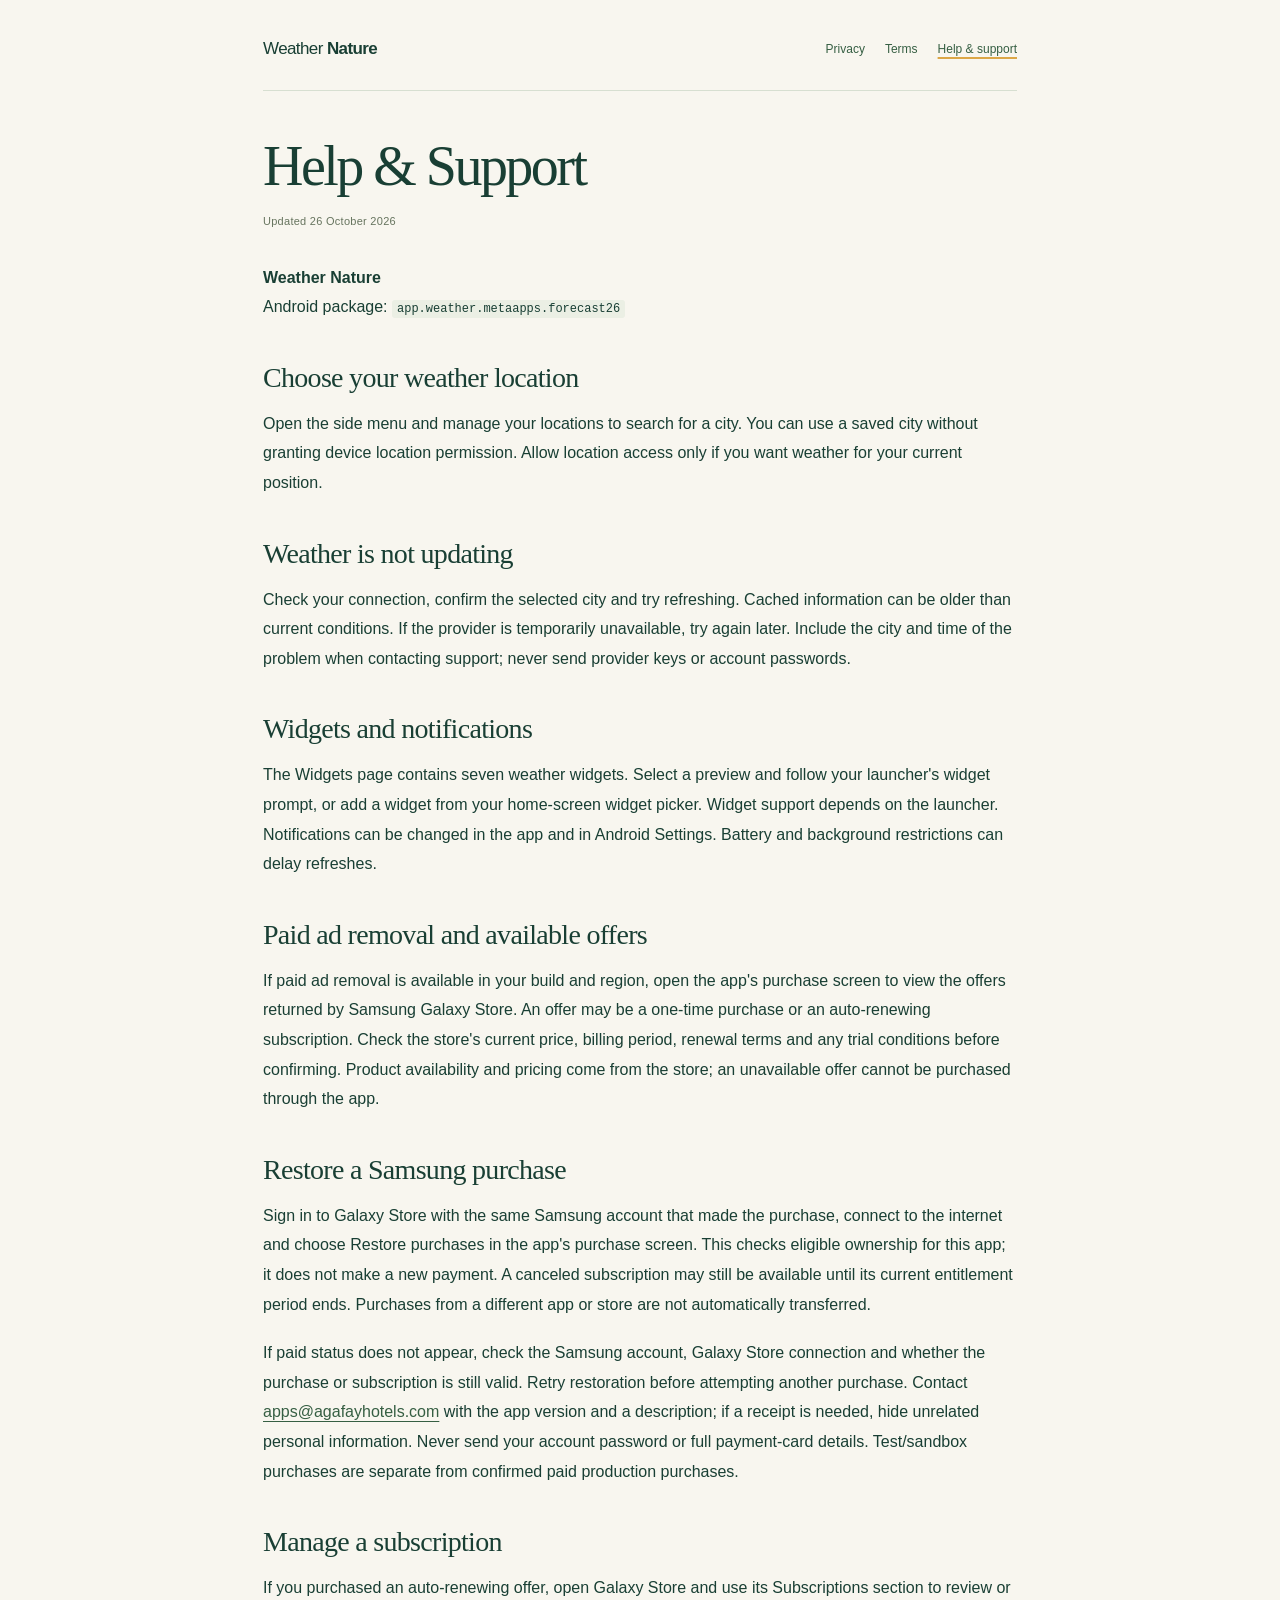
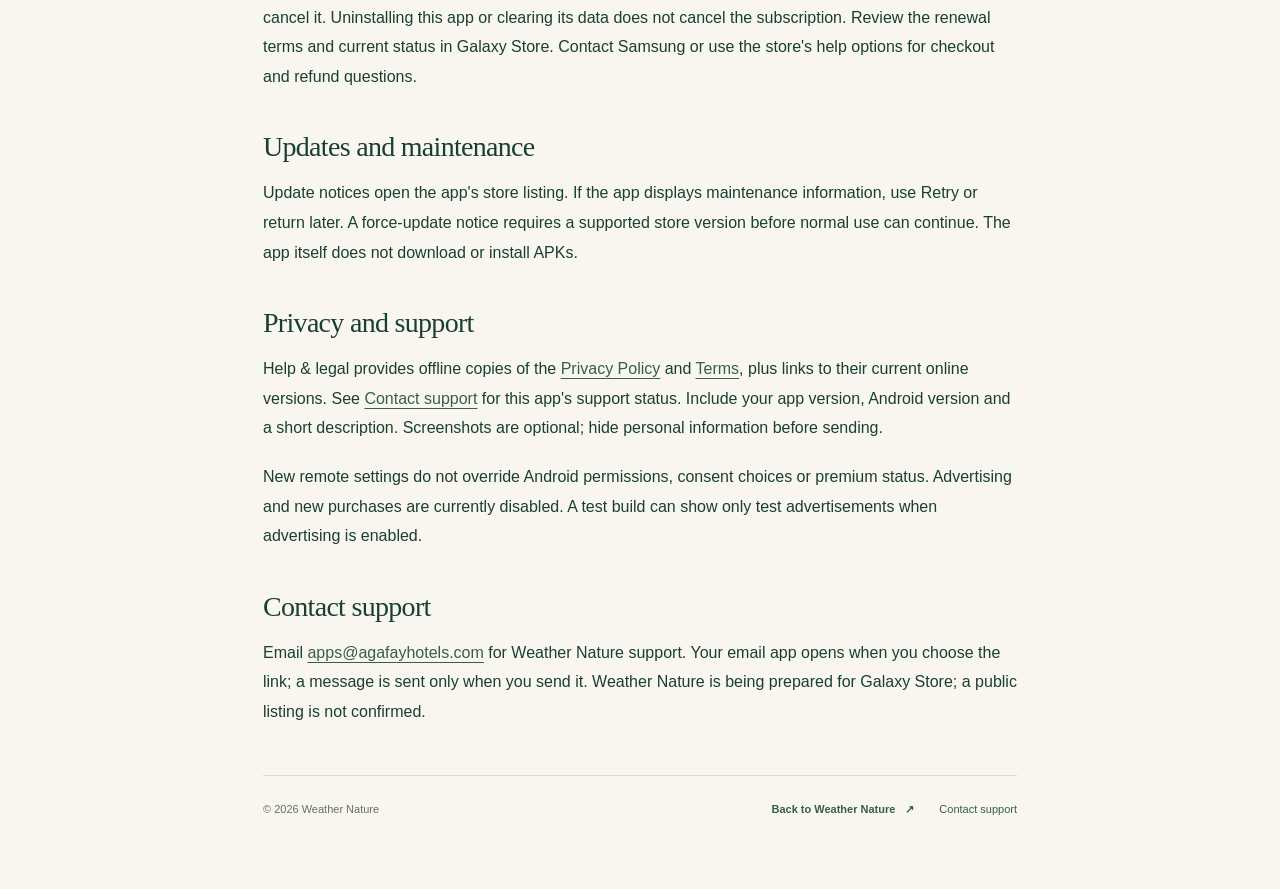
==== help.html @ 56c67917 "Prepare isolated Weather Nature configuration and public pages" ====
<!doctype html>
<html lang="en"><head><meta charset="utf-8"><meta name="viewport" content="width=device-width,initial-scale=1"><title>Help &amp; Support — Weather Nature</title><style>*{box-sizing:border-box}html{scroll-behavior:smooth}body{margin:0;background:#f8f6ef;color:#193f34;font:16px/1.85 Arial,Helvetica,sans-serif;-webkit-font-smoothing:antialiased}main{max-width:810px;margin:auto;padding:34px 28px 70px;overflow-wrap:break-word}h1{font:400 56px/1.12 Georgia,'Times New Roman',serif;letter-spacing:-.045em;margin:44px 0 14px}h2{font:400 28px/1.25 Georgia,'Times New Roman',serif;letter-spacing:-.025em;margin:38px 0 14px}p{margin:0 0 19px}a{color:#365f43;text-underline-offset:4px}a:hover{color:#875b15}a:focus-visible{outline:3px solid #bd7415;outline-offset:5px}nav{display:flex;align-items:center;flex-wrap:wrap;gap:10px 20px;border-bottom:1px solid #d7dfd1;padding-bottom:25px;font-size:12px;line-height:1.8}nav>a{text-decoration:none}nav>a[aria-current=page]{text-decoration:underline;text-decoration-color:#dca747;text-decoration-thickness:2px}.home-link{font-size:17px;font-weight:700;letter-spacing:-.035em;margin-right:auto;color:#193f34!important}.home-link span{font-weight:400}small{display:block;color:#66745e;font-size:11px;letter-spacing:.025em;margin:0 0 31px}li{margin-bottom:10px}ul,ol{padding-left:22px}strong{font-weight:700}code{font:12px/1.8 ui-monospace,SFMono-Regular,Consolas,monospace;overflow-wrap:anywhere;word-break:break-word;background:#ebefe4;padding:2px 5px;border-radius:3px}footer{border-top:1px solid #d7dfd1;margin-top:48px;padding-top:23px;font-size:11px;color:#65725e;display:flex;gap:12px 25px;flex-wrap:wrap;align-items:center}footer a{text-decoration:none}footer>span{margin-right:auto}.back-home{display:inline-flex;align-items:center;gap:10px;font-weight:700}.skip-link{position:absolute;top:10px;left:10px;transform:translateY(-160%);background:#fffdf8;padding:8px 14px}.skip-link:focus{transform:translateY(0)}@media(max-width:600px){body{font-size:15px;line-height:1.8}main{padding:24px 20px 45px}h1{font-size:44px;margin-top:35px}h2{font-size:25px;margin-top:31px}nav{gap:10px 18px;padding-bottom:20px}.home-link{flex-basis:100%;margin-bottom:5px;font-size:18px}small{font-size:10px;margin-bottom:26px}code{font-size:11px}footer{font-size:10px;margin-top:35px}footer>span{flex-basis:100%}}@media(prefers-reduced-motion:reduce){html{scroll-behavior:auto}}</style></head><body><a class="skip-link" href="#document">Skip to content</a><main id="document"><nav aria-label="Page navigation"><a class="home-link" href="index.html"><span>Weather</span> Nature</a><a href="privacy.html">Privacy</a><a href="terms.html">Terms</a><a href="help.html" aria-current="page">Help & support</a></nav><h1>Help & Support</h1><small>Updated 26 October 2026</small><p><strong>Weather Nature</strong><br>Android package: <code>app.weather.metaapps.forecast26</code></p>
<h2>Choose your weather location</h2><p>Open the side menu and manage your locations to search for a city. You can use a saved city without granting device location permission. Allow location access only if you want weather for your current position.</p>
<h2>Weather is not updating</h2><p>Check your connection, confirm the selected city and try refreshing. Cached information can be older than current conditions. If the provider is temporarily unavailable, try again later. Include the city and time of the problem when contacting support; never send provider keys or account passwords.</p>
<h2>Widgets and notifications</h2><p>The Widgets page contains seven weather widgets. Select a preview and follow your launcher's widget prompt, or add a widget from your home-screen widget picker. Widget support depends on the launcher. Notifications can be changed in the app and in Android Settings. Battery and background restrictions can delay refreshes.</p>
<h2>Paid ad removal and available offers</h2><p>If paid ad removal is available in your build and region, open the app's purchase screen to view the offers returned by Samsung Galaxy Store. An offer may be a one-time purchase or an auto-renewing subscription. Check the store's current price, billing period, renewal terms and any trial conditions before confirming. Product availability and pricing come from the store; an unavailable offer cannot be purchased through the app.</p>
<h2>Restore a Samsung purchase</h2><p>Sign in to Galaxy Store with the same Samsung account that made the purchase, connect to the internet and choose Restore purchases in the app's purchase screen. This checks eligible ownership for this app; it does not make a new payment. A canceled subscription may still be available until its current entitlement period ends. Purchases from a different app or store are not automatically transferred.</p><p>If paid status does not appear, check the Samsung account, Galaxy Store connection and whether the purchase or subscription is still valid. Retry restoration before attempting another purchase. Contact <a href="mailto:apps@agafayhotels.com">apps@agafayhotels.com</a> with the app version and a description; if a receipt is needed, hide unrelated personal information. Never send your account password or full payment-card details. Test/sandbox purchases are separate from confirmed paid production purchases.</p>
<h2>Manage a subscription</h2><p>If you purchased an auto-renewing offer, open Galaxy Store and use its Subscriptions section to review or cancel it. Uninstalling this app or clearing its data does not cancel the subscription. Review the renewal terms and current status in Galaxy Store. Contact Samsung or use the store's help options for checkout and refund questions.</p>
<h2>Updates and maintenance</h2><p>Update notices open the app's store listing. If the app displays maintenance information, use Retry or return later. A force-update notice requires a supported store version before normal use can continue. The app itself does not download or install APKs.</p>
<h2>Privacy and support</h2><p>Help &amp; legal provides offline copies of the <a href="privacy.html">Privacy Policy</a> and <a href="terms.html">Terms</a>, plus links to their current online versions. See <a href="#contact">Contact support</a> for this app's support status. Include your app version, Android version and a short description. Screenshots are optional; hide personal information before sending.</p><p>New remote settings do not override Android permissions, consent choices or premium status. Advertising and new purchases are currently disabled. A test build can show only test advertisements when advertising is enabled.</p><h2 id="contact">Contact support</h2><p>Email <a href="mailto:apps@agafayhotels.com">apps@agafayhotels.com</a> for Weather Nature support. Your email app opens when you choose the link; a message is sent only when you send it. Weather Nature is being prepared for Galaxy Store; a public listing is not confirmed.</p><footer><span>© 2026 Weather Nature</span><a class="back-home" href="index.html">Back to Weather Nature <span aria-hidden="true">↗</span></a><a href="mailto:apps@agafayhotels.com">Contact support</a></footer></main></body></html>
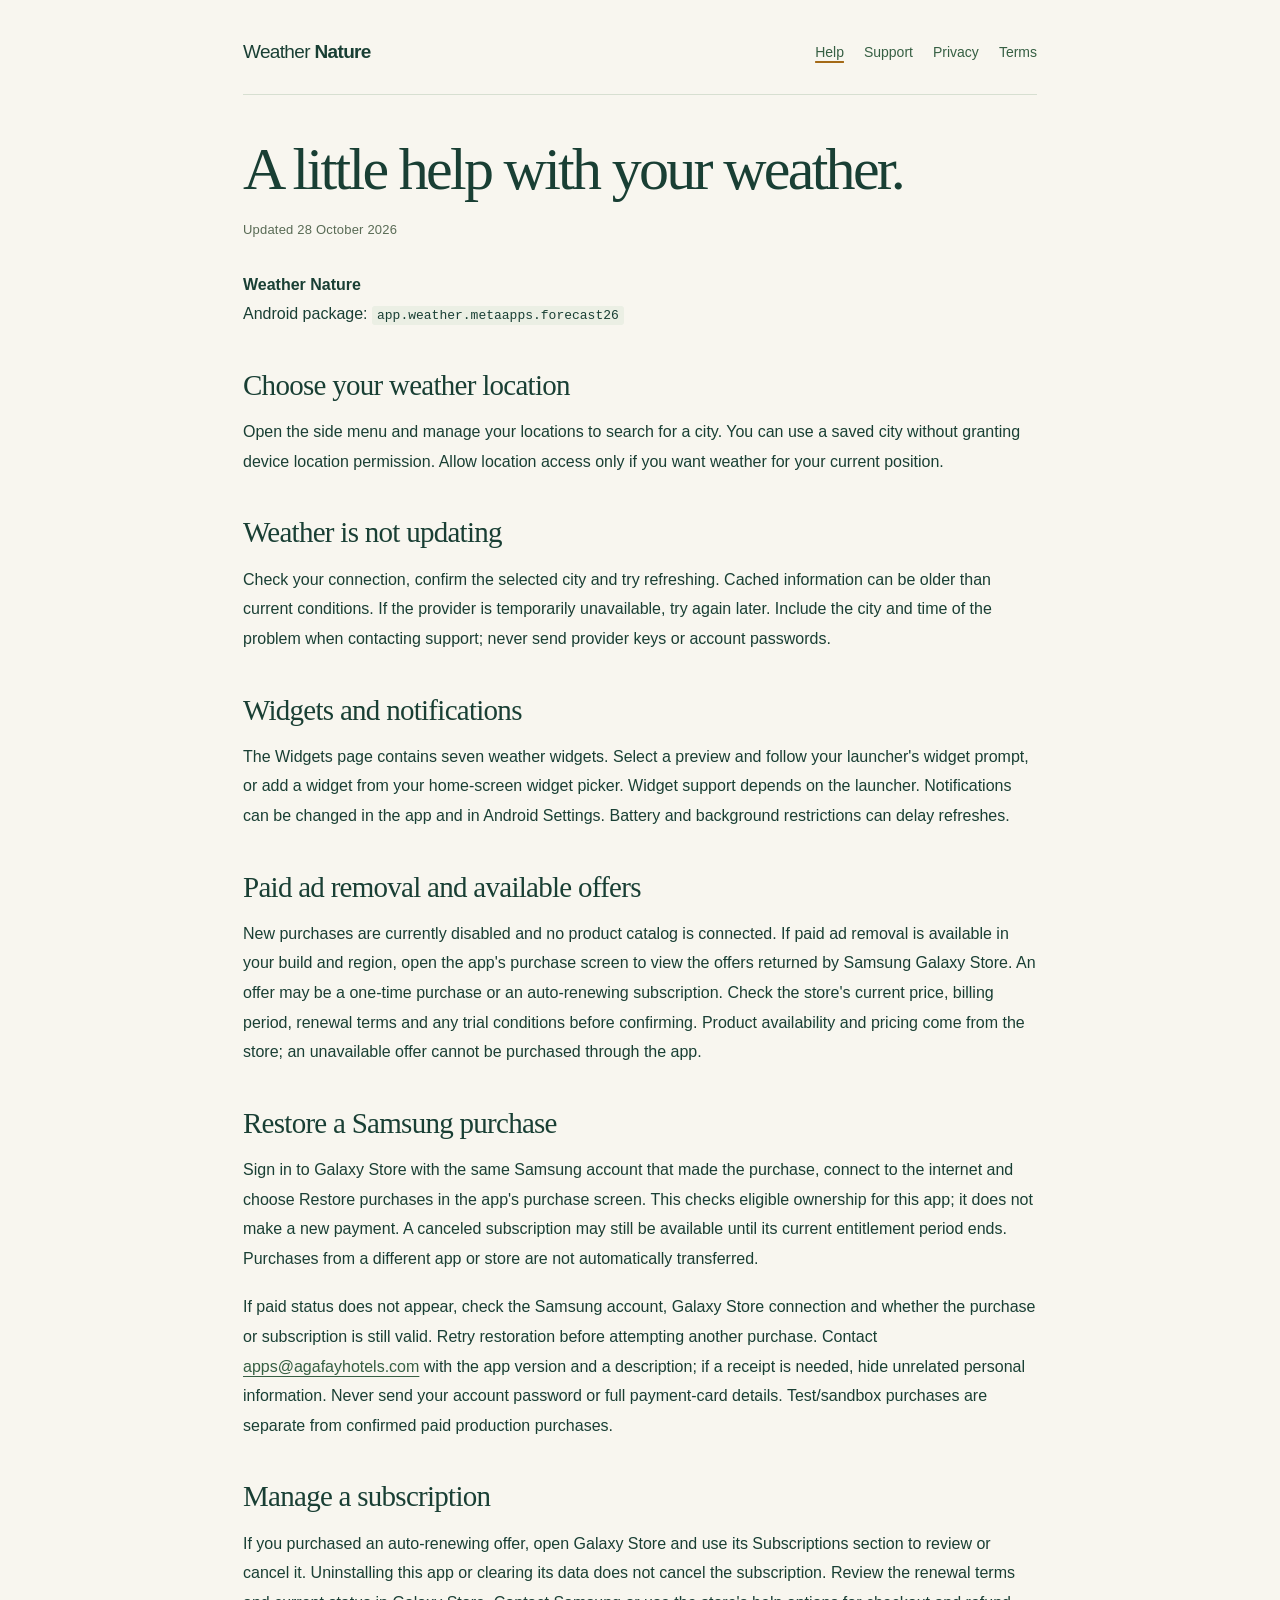
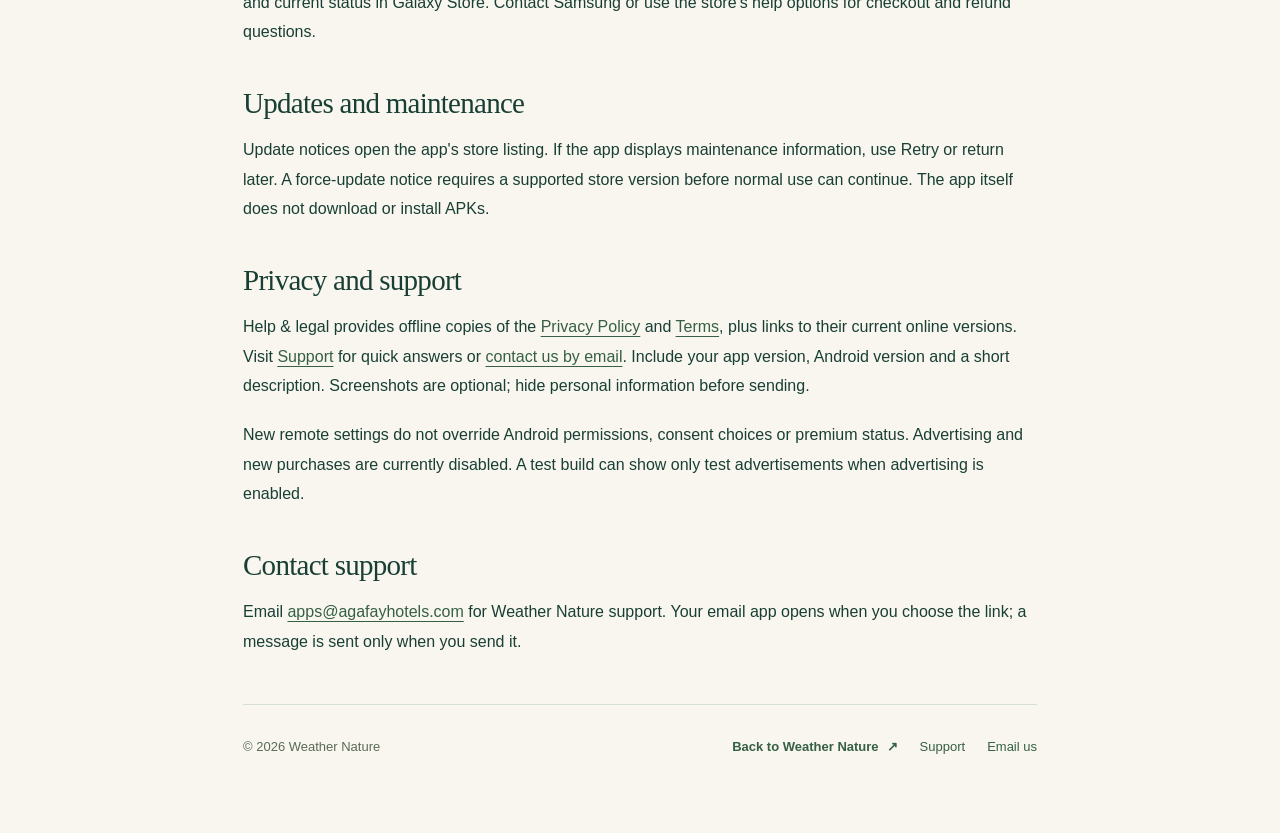
==== commit 536993dd: "Build Weather Nature landing page with app previews and support" ====
--- a/help.html
+++ b/help.html
@@ -1,10 +1,10 @@
 <!doctype html>
-<html lang="en"><head><meta charset="utf-8"><meta name="viewport" content="width=device-width,initial-scale=1"><title>Help &amp; Support — Weather Nature</title><style>*{box-sizing:border-box}html{scroll-behavior:smooth}body{margin:0;background:#f8f6ef;color:#193f34;font:16px/1.85 Arial,Helvetica,sans-serif;-webkit-font-smoothing:antialiased}main{max-width:810px;margin:auto;padding:34px 28px 70px;overflow-wrap:break-word}h1{font:400 56px/1.12 Georgia,'Times New Roman',serif;letter-spacing:-.045em;margin:44px 0 14px}h2{font:400 28px/1.25 Georgia,'Times New Roman',serif;letter-spacing:-.025em;margin:38px 0 14px}p{margin:0 0 19px}a{color:#365f43;text-underline-offset:4px}a:hover{color:#875b15}a:focus-visible{outline:3px solid #bd7415;outline-offset:5px}nav{display:flex;align-items:center;flex-wrap:wrap;gap:10px 20px;border-bottom:1px solid #d7dfd1;padding-bottom:25px;font-size:12px;line-height:1.8}nav>a{text-decoration:none}nav>a[aria-current=page]{text-decoration:underline;text-decoration-color:#dca747;text-decoration-thickness:2px}.home-link{font-size:17px;font-weight:700;letter-spacing:-.035em;margin-right:auto;color:#193f34!important}.home-link span{font-weight:400}small{display:block;color:#66745e;font-size:11px;letter-spacing:.025em;margin:0 0 31px}li{margin-bottom:10px}ul,ol{padding-left:22px}strong{font-weight:700}code{font:12px/1.8 ui-monospace,SFMono-Regular,Consolas,monospace;overflow-wrap:anywhere;word-break:break-word;background:#ebefe4;padding:2px 5px;border-radius:3px}footer{border-top:1px solid #d7dfd1;margin-top:48px;padding-top:23px;font-size:11px;color:#65725e;display:flex;gap:12px 25px;flex-wrap:wrap;align-items:center}footer a{text-decoration:none}footer>span{margin-right:auto}.back-home{display:inline-flex;align-items:center;gap:10px;font-weight:700}.skip-link{position:absolute;top:10px;left:10px;transform:translateY(-160%);background:#fffdf8;padding:8px 14px}.skip-link:focus{transform:translateY(0)}@media(max-width:600px){body{font-size:15px;line-height:1.8}main{padding:24px 20px 45px}h1{font-size:44px;margin-top:35px}h2{font-size:25px;margin-top:31px}nav{gap:10px 18px;padding-bottom:20px}.home-link{flex-basis:100%;margin-bottom:5px;font-size:18px}small{font-size:10px;margin-bottom:26px}code{font-size:11px}footer{font-size:10px;margin-top:35px}footer>span{flex-basis:100%}}@media(prefers-reduced-motion:reduce){html{scroll-behavior:auto}}</style></head><body><a class="skip-link" href="#document">Skip to content</a><main id="document"><nav aria-label="Page navigation"><a class="home-link" href="index.html"><span>Weather</span> Nature</a><a href="privacy.html">Privacy</a><a href="terms.html">Terms</a><a href="help.html" aria-current="page">Help & support</a></nav><h1>Help & Support</h1><small>Updated 26 October 2026</small><p><strong>Weather Nature</strong><br>Android package: <code>app.weather.metaapps.forecast26</code></p>
+<html lang="en"><head><meta charset="utf-8"><meta name="viewport" content="width=device-width,initial-scale=1"><meta name="description" content="Help with Weather Nature locations, forecast refreshes, widgets, notifications, privacy and optional purchases."><title>Help — Weather Nature</title><style>*{box-sizing:border-box}html{scroll-behavior:smooth}body{margin:0;background:#f8f6ef;color:#193f34;font:16px/1.85 Arial,Helvetica,sans-serif;-webkit-font-smoothing:antialiased}main{max-width:850px;margin:auto;padding:30px 28px 64px;overflow-wrap:break-word}h1{font:400 clamp(42px,7vw,60px)/1.08 Georgia,'Times New Roman',serif;letter-spacing:-.045em;margin:42px 0 16px}h2{font:400 29px/1.25 Georgia,'Times New Roman',serif;letter-spacing:-.025em;margin:38px 0 14px}p{margin:0 0 19px}a{color:#365f43;text-underline-offset:4px}a:hover{color:#875b15}a:focus-visible,summary:focus-visible{outline:3px solid #bd7415;outline-offset:5px}nav{display:flex;align-items:center;flex-wrap:wrap;gap:4px 20px;border-bottom:1px solid #d7dfd1;padding-bottom:20px;font-size:14px;line-height:1.6}nav>a{display:inline-flex;align-items:center;min-height:44px;text-decoration:none}nav>a[aria-current=page]{text-decoration:underline;text-decoration-color:#a46a17;text-decoration-thickness:2px}.home-link{font-size:19px;font-weight:700;letter-spacing:-.035em;margin-right:auto;color:#193f34!important}.home-link span{font-weight:400;margin-right:.25em}small{display:block;color:#596b55;font-size:13px;letter-spacing:.015em;margin:0 0 28px}li{margin-bottom:10px}ul,ol{padding-left:22px}strong{font-weight:700}code{font:13px/1.8 ui-monospace,SFMono-Regular,Consolas,monospace;overflow-wrap:anywhere;word-break:break-word;background:#ebefe4;padding:2px 5px;border-radius:3px}footer{border-top:1px solid #d7dfd1;margin-top:48px;padding-top:20px;font-size:13px;color:#596b55;display:flex;gap:8px 22px;flex-wrap:wrap;align-items:center}footer a{display:inline-flex;align-items:center;min-height:44px;text-decoration:none}footer>span{margin-right:auto}.back-home{gap:8px;font-weight:700}.skip-link{position:absolute;z-index:10;top:10px;left:10px;transform:translateY(-180%);background:#fffdf8;padding:8px 14px}.skip-link:focus{transform:translateY(0)}.intro{font-size:19px;line-height:1.65;max-width:650px}.eyebrow{margin:38px 0 -25px;color:#596b55;font-size:12px;letter-spacing:.12em;text-transform:uppercase;font-weight:700}.contact-card{margin:28px 0 32px;padding:26px;border:1px solid #d7dfd1;border-radius:20px;background:#eef1e6}.contact-card h2{margin-top:0}.contact-card p:last-child{margin-bottom:0}.button{display:inline-flex;justify-content:center;align-items:center;min-height:48px;max-width:100%;padding:11px 21px;border-radius:999px;background:#193f34;color:#fffdf8;font-weight:700;text-decoration:none;line-height:1.5}.button:hover{background:#2b5341;color:#fffdf8}.contact-address{display:block;margin-top:13px;font-size:15px;overflow-wrap:anywhere}.note{font-size:14px;color:#596b55}.faq{margin:20px 0 32px;border-top:1px solid #d7dfd1}.faq details{border-bottom:1px solid #d7dfd1;padding:4px 0}.faq summary{padding:17px 5px;cursor:pointer;font-weight:700;line-height:1.55}.faq details>p{padding:0 5px 2px;margin:0 0 18px}.related{display:flex;flex-wrap:wrap;gap:8px 24px}.related a{display:inline-flex;align-items:center;min-height:44px}@media(max-width:600px){body{font-size:16px;line-height:1.75}main{padding:20px 20px 42px}h1{margin-top:32px}h2{font-size:26px;margin-top:31px}nav{gap:2px 18px;padding-bottom:14px}.home-link{flex-basis:100%;margin-bottom:4px;font-size:20px}small{margin-bottom:24px}code{font-size:12px}footer{margin-top:35px}footer>span{flex-basis:100%}.intro{font-size:18px}.eyebrow{margin-top:30px;margin-bottom:-20px}.contact-card{padding:22px 20px}.contact-card .button{width:100%}}@media(prefers-reduced-motion:reduce){html{scroll-behavior:auto}}</style></head><body><a class="skip-link" href="#document">Skip to content</a><main id="document"><nav aria-label="Page navigation"><a class="home-link" href="index.html"><span>Weather</span> Nature</a><a href="help.html" aria-current="page">Help</a><a href="support.html">Support</a><a href="privacy.html">Privacy</a><a href="terms.html">Terms</a></nav><h1>A little help with your weather.</h1><small>Updated 28 October 2026</small><p><strong>Weather Nature</strong><br>Android package: <code>app.weather.metaapps.forecast26</code></p>
 <h2>Choose your weather location</h2><p>Open the side menu and manage your locations to search for a city. You can use a saved city without granting device location permission. Allow location access only if you want weather for your current position.</p>
 <h2>Weather is not updating</h2><p>Check your connection, confirm the selected city and try refreshing. Cached information can be older than current conditions. If the provider is temporarily unavailable, try again later. Include the city and time of the problem when contacting support; never send provider keys or account passwords.</p>
 <h2>Widgets and notifications</h2><p>The Widgets page contains seven weather widgets. Select a preview and follow your launcher's widget prompt, or add a widget from your home-screen widget picker. Widget support depends on the launcher. Notifications can be changed in the app and in Android Settings. Battery and background restrictions can delay refreshes.</p>
-<h2>Paid ad removal and available offers</h2><p>If paid ad removal is available in your build and region, open the app's purchase screen to view the offers returned by Samsung Galaxy Store. An offer may be a one-time purchase or an auto-renewing subscription. Check the store's current price, billing period, renewal terms and any trial conditions before confirming. Product availability and pricing come from the store; an unavailable offer cannot be purchased through the app.</p>
+<h2>Paid ad removal and available offers</h2><p>New purchases are currently disabled and no product catalog is connected. If paid ad removal is available in your build and region, open the app's purchase screen to view the offers returned by Samsung Galaxy Store. An offer may be a one-time purchase or an auto-renewing subscription. Check the store's current price, billing period, renewal terms and any trial conditions before confirming. Product availability and pricing come from the store; an unavailable offer cannot be purchased through the app.</p>
 <h2>Restore a Samsung purchase</h2><p>Sign in to Galaxy Store with the same Samsung account that made the purchase, connect to the internet and choose Restore purchases in the app's purchase screen. This checks eligible ownership for this app; it does not make a new payment. A canceled subscription may still be available until its current entitlement period ends. Purchases from a different app or store are not automatically transferred.</p><p>If paid status does not appear, check the Samsung account, Galaxy Store connection and whether the purchase or subscription is still valid. Retry restoration before attempting another purchase. Contact <a href="mailto:apps@agafayhotels.com">apps@agafayhotels.com</a> with the app version and a description; if a receipt is needed, hide unrelated personal information. Never send your account password or full payment-card details. Test/sandbox purchases are separate from confirmed paid production purchases.</p>
 <h2>Manage a subscription</h2><p>If you purchased an auto-renewing offer, open Galaxy Store and use its Subscriptions section to review or cancel it. Uninstalling this app or clearing its data does not cancel the subscription. Review the renewal terms and current status in Galaxy Store. Contact Samsung or use the store's help options for checkout and refund questions.</p>
 <h2>Updates and maintenance</h2><p>Update notices open the app's store listing. If the app displays maintenance information, use Retry or return later. A force-update notice requires a supported store version before normal use can continue. The app itself does not download or install APKs.</p>
-<h2>Privacy and support</h2><p>Help &amp; legal provides offline copies of the <a href="privacy.html">Privacy Policy</a> and <a href="terms.html">Terms</a>, plus links to their current online versions. See <a href="#contact">Contact support</a> for this app's support status. Include your app version, Android version and a short description. Screenshots are optional; hide personal information before sending.</p><p>New remote settings do not override Android permissions, consent choices or premium status. Advertising and new purchases are currently disabled. A test build can show only test advertisements when advertising is enabled.</p><h2 id="contact">Contact support</h2><p>Email <a href="mailto:apps@agafayhotels.com">apps@agafayhotels.com</a> for Weather Nature support. Your email app opens when you choose the link; a message is sent only when you send it. Weather Nature is being prepared for Galaxy Store; a public listing is not confirmed.</p><footer><span>© 2026 Weather Nature</span><a class="back-home" href="index.html">Back to Weather Nature <span aria-hidden="true">↗</span></a><a href="mailto:apps@agafayhotels.com">Contact support</a></footer></main></body></html>
+<h2>Privacy and support</h2><p>Help &amp; legal provides offline copies of the <a href="privacy.html">Privacy Policy</a> and <a href="terms.html">Terms</a>, plus links to their current online versions. Visit <a href="support.html">Support</a> for quick answers or <a href="#contact">contact us by email</a>. Include your app version, Android version and a short description. Screenshots are optional; hide personal information before sending.</p><p>New remote settings do not override Android permissions, consent choices or premium status. Advertising and new purchases are currently disabled. A test build can show only test advertisements when advertising is enabled.</p><h2 id="contact">Contact support</h2><p>Email <a href="mailto:apps@agafayhotels.com">apps@agafayhotels.com</a> for Weather Nature support. Your email app opens when you choose the link; a message is sent only when you send it.</p><footer><span>© 2026 Weather Nature</span><a class="back-home" href="index.html">Back to Weather Nature <span aria-hidden="true">↗</span></a><a href="support.html">Support</a><a href="mailto:apps@agafayhotels.com">Email us</a></footer></main></body></html>
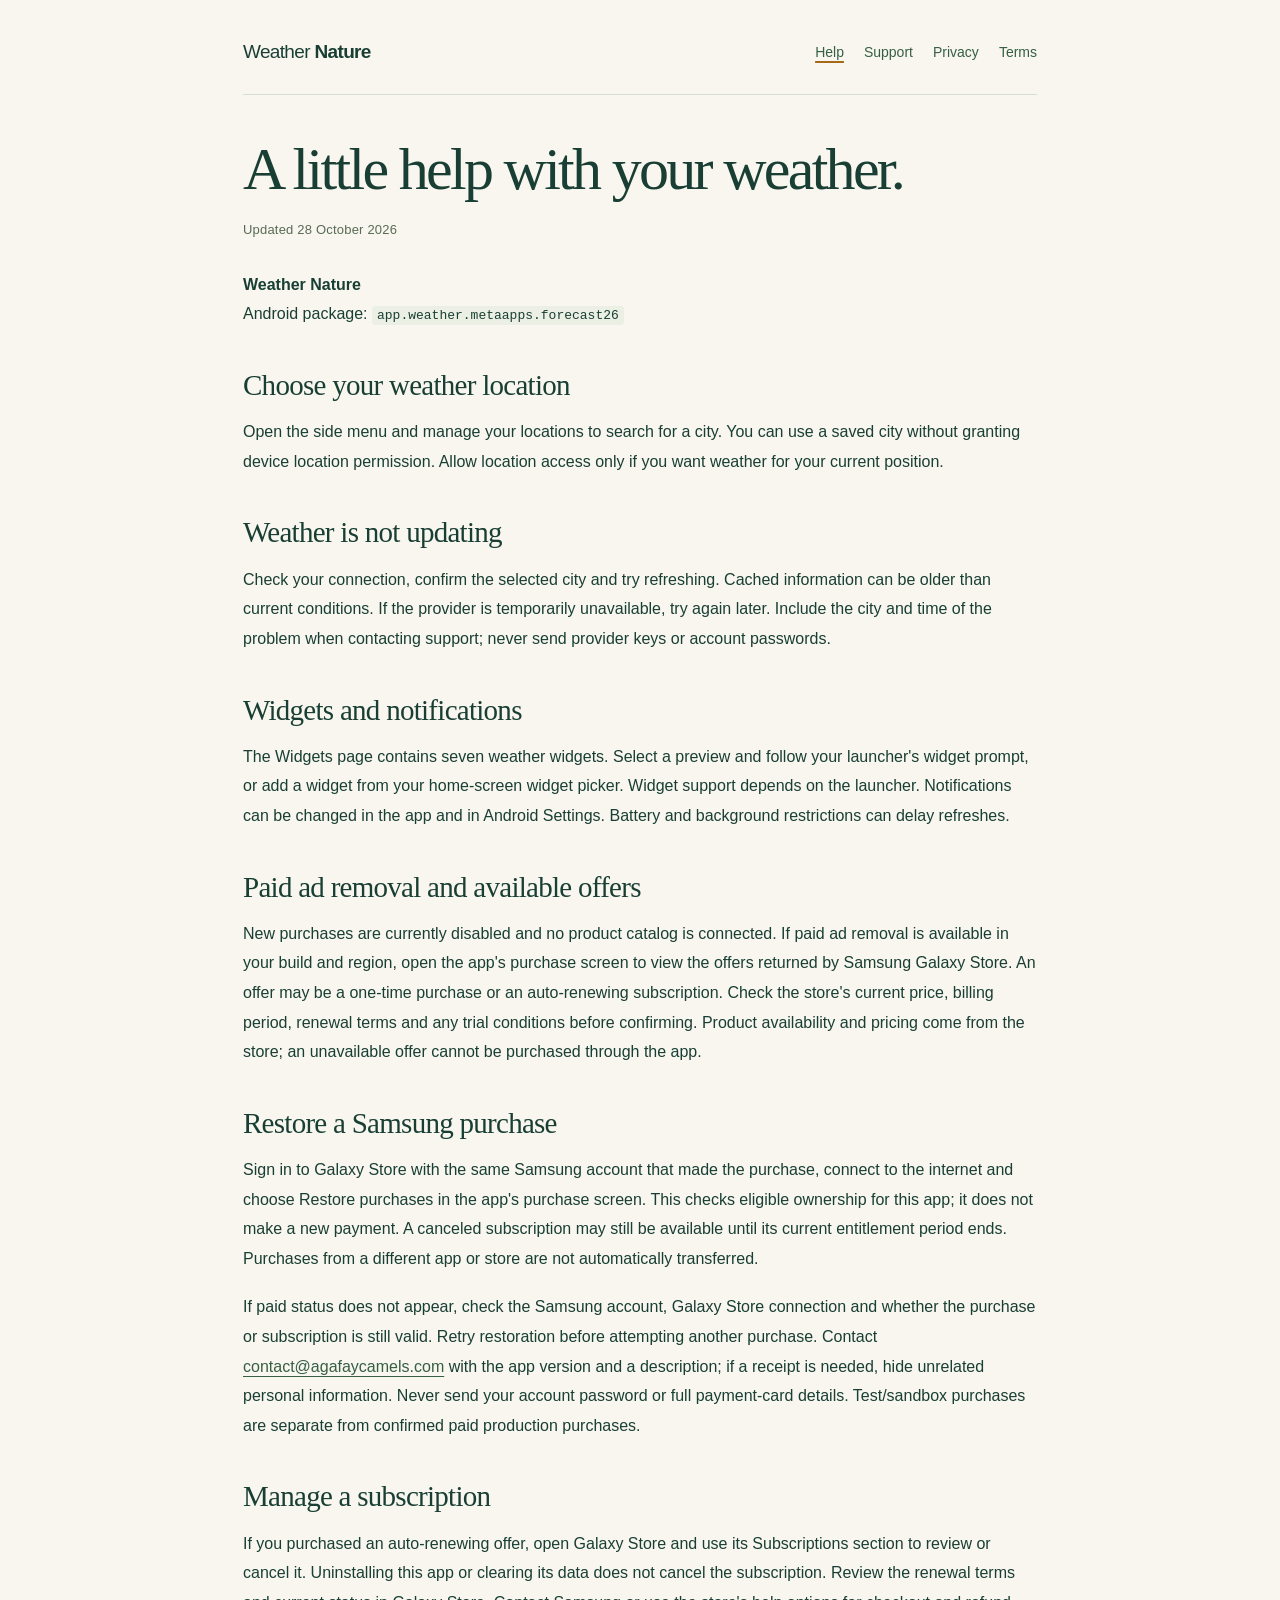
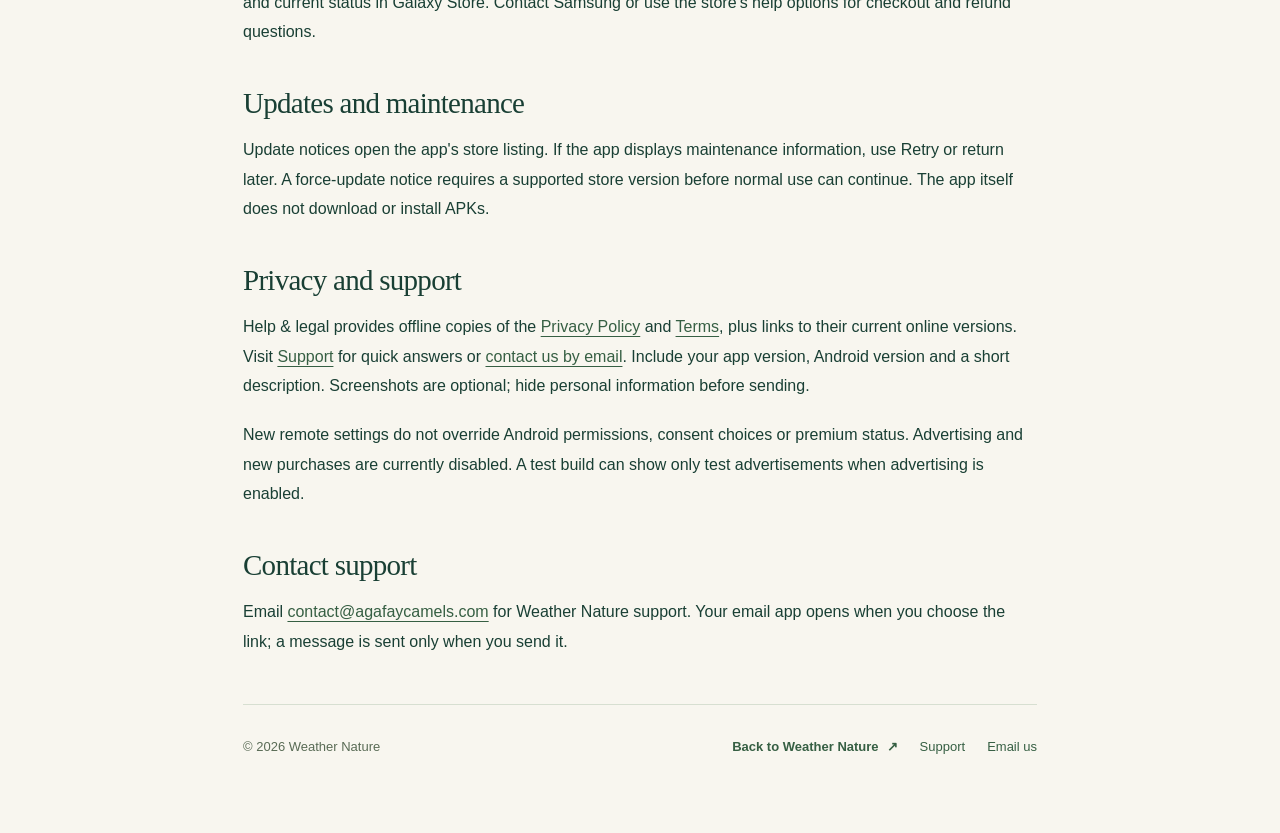
==== commit d4a7feb8: "Update Weather Nature support contact" ====
--- a/help.html
+++ b/help.html
@@ -4,7 +4,7 @@
 <h2>Weather is not updating</h2><p>Check your connection, confirm the selected city and try refreshing. Cached information can be older than current conditions. If the provider is temporarily unavailable, try again later. Include the city and time of the problem when contacting support; never send provider keys or account passwords.</p>
 <h2>Widgets and notifications</h2><p>The Widgets page contains seven weather widgets. Select a preview and follow your launcher's widget prompt, or add a widget from your home-screen widget picker. Widget support depends on the launcher. Notifications can be changed in the app and in Android Settings. Battery and background restrictions can delay refreshes.</p>
 <h2>Paid ad removal and available offers</h2><p>New purchases are currently disabled and no product catalog is connected. If paid ad removal is available in your build and region, open the app's purchase screen to view the offers returned by Samsung Galaxy Store. An offer may be a one-time purchase or an auto-renewing subscription. Check the store's current price, billing period, renewal terms and any trial conditions before confirming. Product availability and pricing come from the store; an unavailable offer cannot be purchased through the app.</p>
-<h2>Restore a Samsung purchase</h2><p>Sign in to Galaxy Store with the same Samsung account that made the purchase, connect to the internet and choose Restore purchases in the app's purchase screen. This checks eligible ownership for this app; it does not make a new payment. A canceled subscription may still be available until its current entitlement period ends. Purchases from a different app or store are not automatically transferred.</p><p>If paid status does not appear, check the Samsung account, Galaxy Store connection and whether the purchase or subscription is still valid. Retry restoration before attempting another purchase. Contact <a href="mailto:apps@agafayhotels.com">apps@agafayhotels.com</a> with the app version and a description; if a receipt is needed, hide unrelated personal information. Never send your account password or full payment-card details. Test/sandbox purchases are separate from confirmed paid production purchases.</p>
+<h2>Restore a Samsung purchase</h2><p>Sign in to Galaxy Store with the same Samsung account that made the purchase, connect to the internet and choose Restore purchases in the app's purchase screen. This checks eligible ownership for this app; it does not make a new payment. A canceled subscription may still be available until its current entitlement period ends. Purchases from a different app or store are not automatically transferred.</p><p>If paid status does not appear, check the Samsung account, Galaxy Store connection and whether the purchase or subscription is still valid. Retry restoration before attempting another purchase. Contact <a href="mailto:contact@agafaycamels.com">contact@agafaycamels.com</a> with the app version and a description; if a receipt is needed, hide unrelated personal information. Never send your account password or full payment-card details. Test/sandbox purchases are separate from confirmed paid production purchases.</p>
 <h2>Manage a subscription</h2><p>If you purchased an auto-renewing offer, open Galaxy Store and use its Subscriptions section to review or cancel it. Uninstalling this app or clearing its data does not cancel the subscription. Review the renewal terms and current status in Galaxy Store. Contact Samsung or use the store's help options for checkout and refund questions.</p>
 <h2>Updates and maintenance</h2><p>Update notices open the app's store listing. If the app displays maintenance information, use Retry or return later. A force-update notice requires a supported store version before normal use can continue. The app itself does not download or install APKs.</p>
-<h2>Privacy and support</h2><p>Help &amp; legal provides offline copies of the <a href="privacy.html">Privacy Policy</a> and <a href="terms.html">Terms</a>, plus links to their current online versions. Visit <a href="support.html">Support</a> for quick answers or <a href="#contact">contact us by email</a>. Include your app version, Android version and a short description. Screenshots are optional; hide personal information before sending.</p><p>New remote settings do not override Android permissions, consent choices or premium status. Advertising and new purchases are currently disabled. A test build can show only test advertisements when advertising is enabled.</p><h2 id="contact">Contact support</h2><p>Email <a href="mailto:apps@agafayhotels.com">apps@agafayhotels.com</a> for Weather Nature support. Your email app opens when you choose the link; a message is sent only when you send it.</p><footer><span>© 2026 Weather Nature</span><a class="back-home" href="index.html">Back to Weather Nature <span aria-hidden="true">↗</span></a><a href="support.html">Support</a><a href="mailto:apps@agafayhotels.com">Email us</a></footer></main></body></html>
+<h2>Privacy and support</h2><p>Help &amp; legal provides offline copies of the <a href="privacy.html">Privacy Policy</a> and <a href="terms.html">Terms</a>, plus links to their current online versions. Visit <a href="support.html">Support</a> for quick answers or <a href="#contact">contact us by email</a>. Include your app version, Android version and a short description. Screenshots are optional; hide personal information before sending.</p><p>New remote settings do not override Android permissions, consent choices or premium status. Advertising and new purchases are currently disabled. A test build can show only test advertisements when advertising is enabled.</p><h2 id="contact">Contact support</h2><p>Email <a href="mailto:contact@agafaycamels.com">contact@agafaycamels.com</a> for Weather Nature support. Your email app opens when you choose the link; a message is sent only when you send it.</p><footer><span>© 2026 Weather Nature</span><a class="back-home" href="index.html">Back to Weather Nature <span aria-hidden="true">↗</span></a><a href="support.html">Support</a><a href="mailto:contact@agafaycamels.com">Email us</a></footer></main></body></html>
